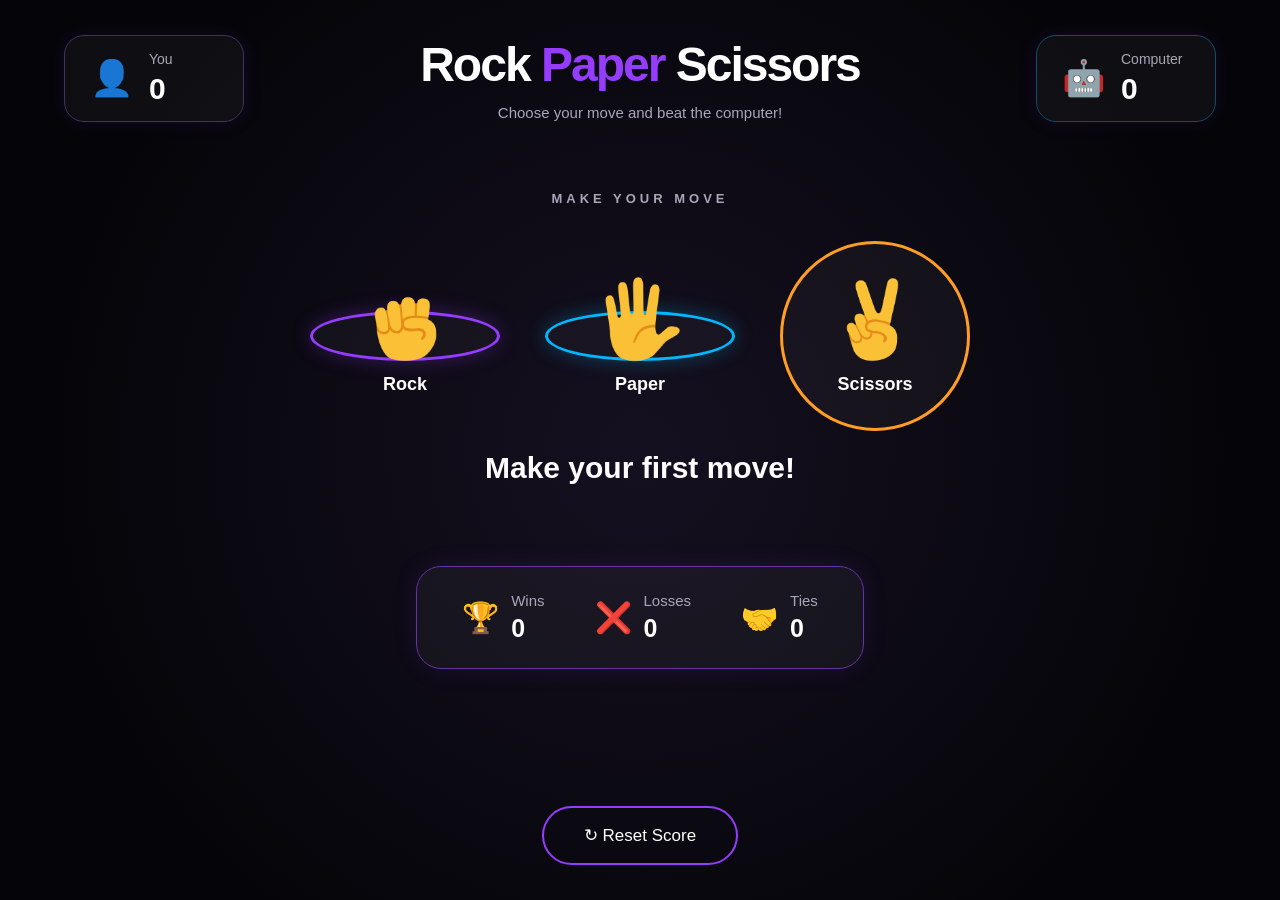
==== game.html @ d25050a4 "Game" ====
<!DOCTYPE html>
<html lang="en">
<head>
    <meta charset="UTF-8">
    <meta name="viewport" content="width=device-width, initial-scale=1.0">
    <title>Rock Paper Scissors</title>
    <link rel="stylesheet" href="style.css">
</head>

<body>

    <main class="game-container">

        <!-- Header -->
        <header class="game-header">
            <div class="score-card player-card">
                <div class="player-icon">👤</div>
                <div>
                    <p>You</p>
                    <h2 class="player-score">0</h2>
                </div>
            </div>

            <div class="game-title">
                <h1>Rock <span>Paper</span> Scissors</h1>
                <p>Choose your move and beat the computer!</p>
            </div>

            <div class="score-card computer-card">
                <div class="player-icon">🤖</div>
                <div>
                    <p>Computer</p>
                    <h2 class="computer-score">0</h2>
                </div>
            </div>
        </header>

        <!-- Game choices -->
        <section class="game-arena">

            <h3>MAKE YOUR MOVE</h3>

            <div class="choices">

                <button class="butt rock move-button" onclick="playGame('rock')">
                    <img src="images/rock-emoji.png" alt="Rock">
                    <span>Rock</span>
                </button>

                <button class="butt paper move-button" onclick="playGame('paper')">
                    <img src="images/paper-emoji.png" alt="Paper">
                    <span>Paper</span>
                </button>

                <button class="butt scissors" onclick="playGame('scissors')">
                    <img src="images/scissors-emoji.png" alt="Scissors">
                    <span>Scissors</span>
                </button>

            </div>

            <!-- Game result -->
            <div class="result-area">
                <p class="js-result result">Make your first move!</p>
                <p class="js-choices"></p>
            </div>

        </section>

        <!-- Statistics -->
        <section class="statistics">

            <div class="stat">
                <span>🏆</span>
                <div>
                    <p>Wins</p>
                    <h2 class="wins-count">0</h2>
                </div>
            </div>

            <div class="stat">
                <span>❌</span>
                <div>
                    <p>Losses</p>
                    <h2 class="losses-count">0</h2>
                </div>
            </div>

            <div class="stat">
                <span>🤝</span>
                <div>
                    <p>Ties</p>
                    <h2 class="ties-count">0</h2>
                </div>
            </div>

        </section>

        <!-- Score display -->
        <p class="js-score score-display"></p>

        <!-- Reset button -->
        <button class="rest" onclick="
            score.wins = 0;
            score.losses = 0;
            score.ties = 0;
            update();
        ">
            ↻ Reset Score
        </button>

    </main>

    <script src="game.js"></script>

</body>
</html>
---- style.css ----
/* GENERAL STYLING */

* {
    margin: 0;
    padding: 0;
    box-sizing: border-box;
}

body {
    font-family: Arial, sans-serif;
    background: radial-gradient(circle at center, #151020, #050509 75%);
    color: white;
    min-height: 100vh;
}

/* MAIN CONTAINER */

.game-container {
    width: 100%;
    min-height: 100vh;
    padding: 35px 5%;
    display: flex;
    flex-direction: column;
    align-items: center;
    justify-content: space-between;
    gap: 35px;
}

/* HEADER */

.game-header {
    width: 100%;
    display: flex;
    align-items: center;
    justify-content: space-between;
    gap: 20px;
}

.game-title {
    text-align: center;
}

.game-title h1 {
    font-size: clamp(25px, 4vw, 48px);
    letter-spacing: -2px;
}

.game-title h1 span {
    color: #963cff;
}

.game-title p {
    color: #aaa6b9;
    margin-top: 12px;
    font-size: 15px;
}

/* SCORE CARDS */

.score-card {
    display: flex;
    align-items: center;
    gap: 15px;
    padding: 15px 25px;
    min-width: 180px;
    background: rgba(255, 255, 255, 0.04);
    border: 1px solid #42325e;
    border-radius: 20px;
    box-shadow: 0 0 20px rgba(135, 45, 255, 0.1);
}

.score-card p {
    color: #aaa6b9;
    font-size: 14px;
    margin-bottom: 5px;
}

.score-card h2 {
    font-size: 30px;
}

.player-icon {
    font-size: 35px;
}

.computer-card {
    border-color: #124d68;
}

/* GAME ARENA */

.game-arena {
    width: 100%;
    text-align: center;
}

.game-arena h3 {
    color: #aaa6b9;
    font-size: 13px;
    letter-spacing: 4px;
    margin-bottom: 35px;
}

.choices {
    display: flex;
    justify-content: center;
    align-items: center;
    flex-wrap: wrap;
    gap: 45px;
}

/* GAME BUTTONS */

.butt {
    width: 190px;
    height: 190px;
    border-radius: 50%;
    border: 3px solid #963cff;
    background: rgba(255, 255, 255, 0.03);
    color: white;
    display: flex;
    flex-direction: column;
    justify-content: center;
    align-items: center;
    gap: 12px;
    cursor: pointer;
    transition: 5s ease;
}

.butt img {
    width: 85px;
    height: 85px;
    object-fit: contain;
}

.butt span {
    font-size: 18px;
    font-weight: bold;
}

.rock {
    border-color: #963cff;
    box-shadow: 0 0 20px rgba(150, 60, 255, 0.3);
}

.paper {
    border-color: #00b8ff;
    box-shadow: 0 0 20px rgba(0, 184, 255, 0.3);
}

.scissors {
    border-color: #ff9d24;
    /* box-shadow: 0 0 20px rgba(255, 157, 36, 0.3); */
}

/* HOVER EFFECTS */

.butt:hover {
    transform: translateY(-12px) scale(1.05);
    background: rgba(150, 60, 255, 0.1);
}

.rock:hover {
    box-shadow: 0 0 35px #963cff;
}

.paper:hover {
    box-shadow: 0 0 35px #00b8ff;
}

.scissors:hover {
    box-shadow: 0 0 35px #ff9d24;
}
.

/* RESULT AREA */

.result-area {
    margin-top: 45px;
    min-height: 80px;
}

.result {
    margin-top: 20px;
    font-size: 30px;
    font-weight: bold;
    margin-bottom: 12px;
}

.js-choices {
    font-size: 12px;
    color: #aaa6b9;
}
.move-button{
    height: 50px;
}


/* STATISTICS */

.statistics {
    display: flex;
    justify-content: center;
    align-items: center;
    gap: 50px;
    padding: 25px 45px;
    background: rgba(255, 255, 255, 0.04);
    border: 1px solid #6732a5;
    border-radius: 25px;
    box-shadow: 0 0 25px rgba(150, 60, 255, 0.12);
}

.stat {
    display: flex;
    align-items: center;
    gap: 12px;
}

.stat span {
    font-size: 30px;
}

.stat p {
    color: #aaa6b9;
    font-size: 15px;
    margin-bottom: 5px;
}

.stat h2 {
    font-size: 25px;
}

.score-display {
    color: #aaa6b9;
    font-size: 14px;
}

/* RESET BUTTON */

.rest {
    padding: 17px 40px;
    border: 2px solid #963cff;
    border-radius: 50px;
    background: transparent;
    color: white;
    font-size: 17px;
    cursor: pointer;
    transition: 0.3s ease;
}

.rest:hover {
    background: #963cff;
    box-shadow: 0 0 25px #963cff;
}

/* MOBILE RESPONSIVENESS */

@media (max-width: 750px) {

    .game-header {
        flex-direction: column;
    }

    .score-card {
        width: 100%;
        justify-content: center;
    }

    .choices {
        gap: 20px;
    }

    .butt {
        width: 130px;
        height: 130px;
    }

    .butt img {
        width: 55px;
        height: 55px;
    }
    .butt span{
        font-weight: 900;
        font-size: 12px
    }

    .statistics {
        gap: 20px;
        padding: 20px;
    }

    .stat {
        gap: 5px;
    }

    .stat span {
        font-size: 22px;
    }
}

@media (max-width: 420px) {
    .move-button{
        height: 50px;
    }

    .statistics {
        gap: 12px;
        padding: 15px 10px;
    }

    .stat p {
        font-size: 12px;
    }

    .stat h2 {
        font-size: 20px;
    }

    .butt {
        width: 100px;
        height: 100px;
    }

    .butt img {
        width: 45px;
        height: 45px;
    }
}
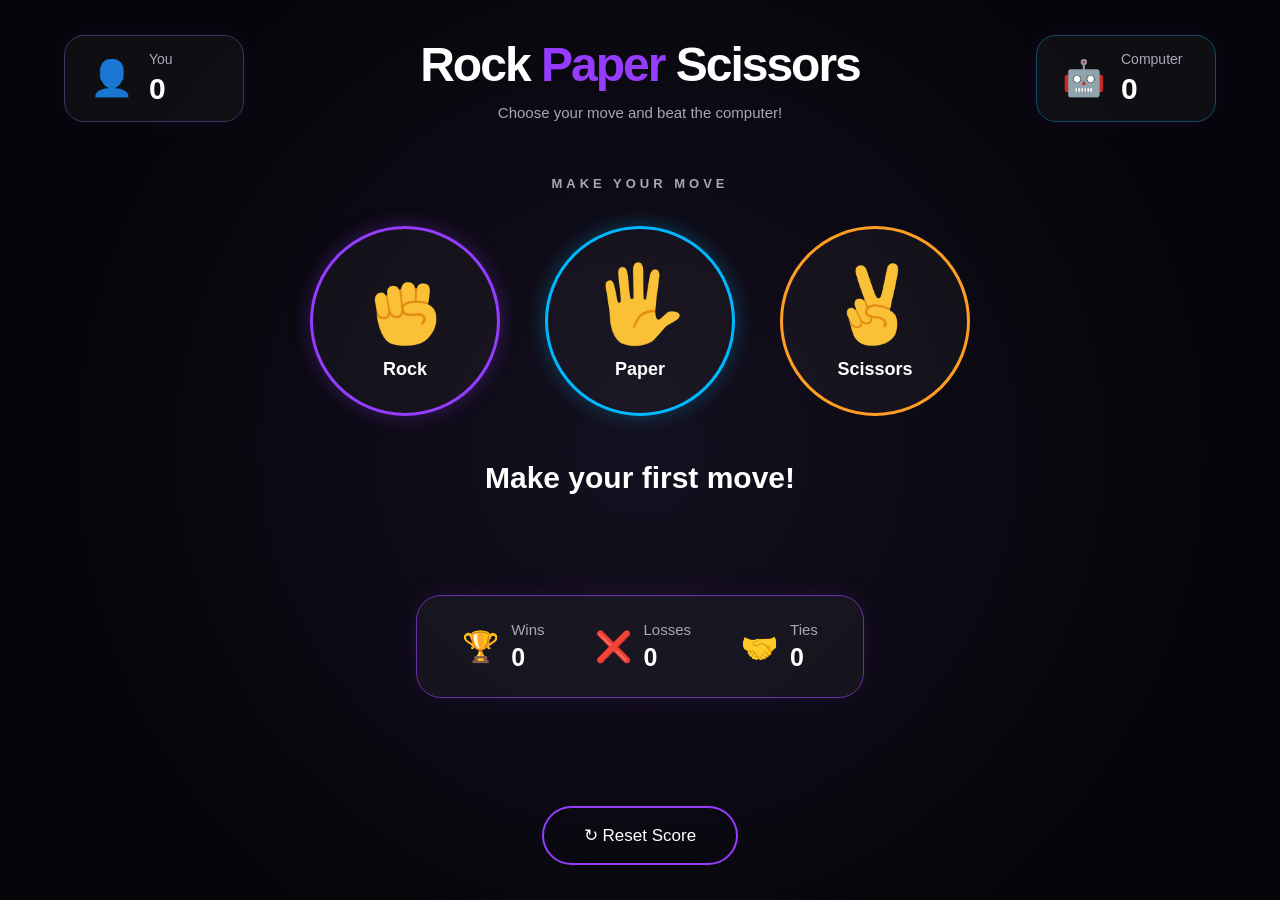
==== commit 7049e076: "corret one" ====
--- a/game.html
+++ b/game.html
@@ -43,12 +43,12 @@
 
             <div class="choices">
 
-                <button class="butt rock move-button" onclick="playGame('rock')">
+                <button class="butt rock" onclick="playGame('rock')">
                     <img src="images/rock-emoji.png" alt="Rock">
                     <span>Rock</span>
                 </button>
 
-                <button class="butt paper move-button" onclick="playGame('paper')">
+                <button class="butt paper" onclick="playGame('paper')">
                     <img src="images/paper-emoji.png" alt="Paper">
                     <span>Paper</span>
                 </button>
--- a/style.css
+++ b/style.css
@@ -123,9 +123,11 @@
     flex-direction: column;
     justify-content: center;
     align-items: center;
+    flex-shrink: 0;
+    aspect-ratio: 1 / 1;
     gap: 12px;
     cursor: pointer;
-    transition: 5s ease;
+    transition: 0.6s ease;
 }
 
 .butt img {
@@ -172,7 +174,6 @@
 .scissors:hover {
     box-shadow: 0 0 35px #ff9d24;
 }
-.
 
 /* RESULT AREA */
 
@@ -300,10 +301,6 @@
 }
 
 @media (max-width: 420px) {
-    .move-button{
-        height: 50px;
-    }
-
     .statistics {
         gap: 12px;
         padding: 15px 10px;
